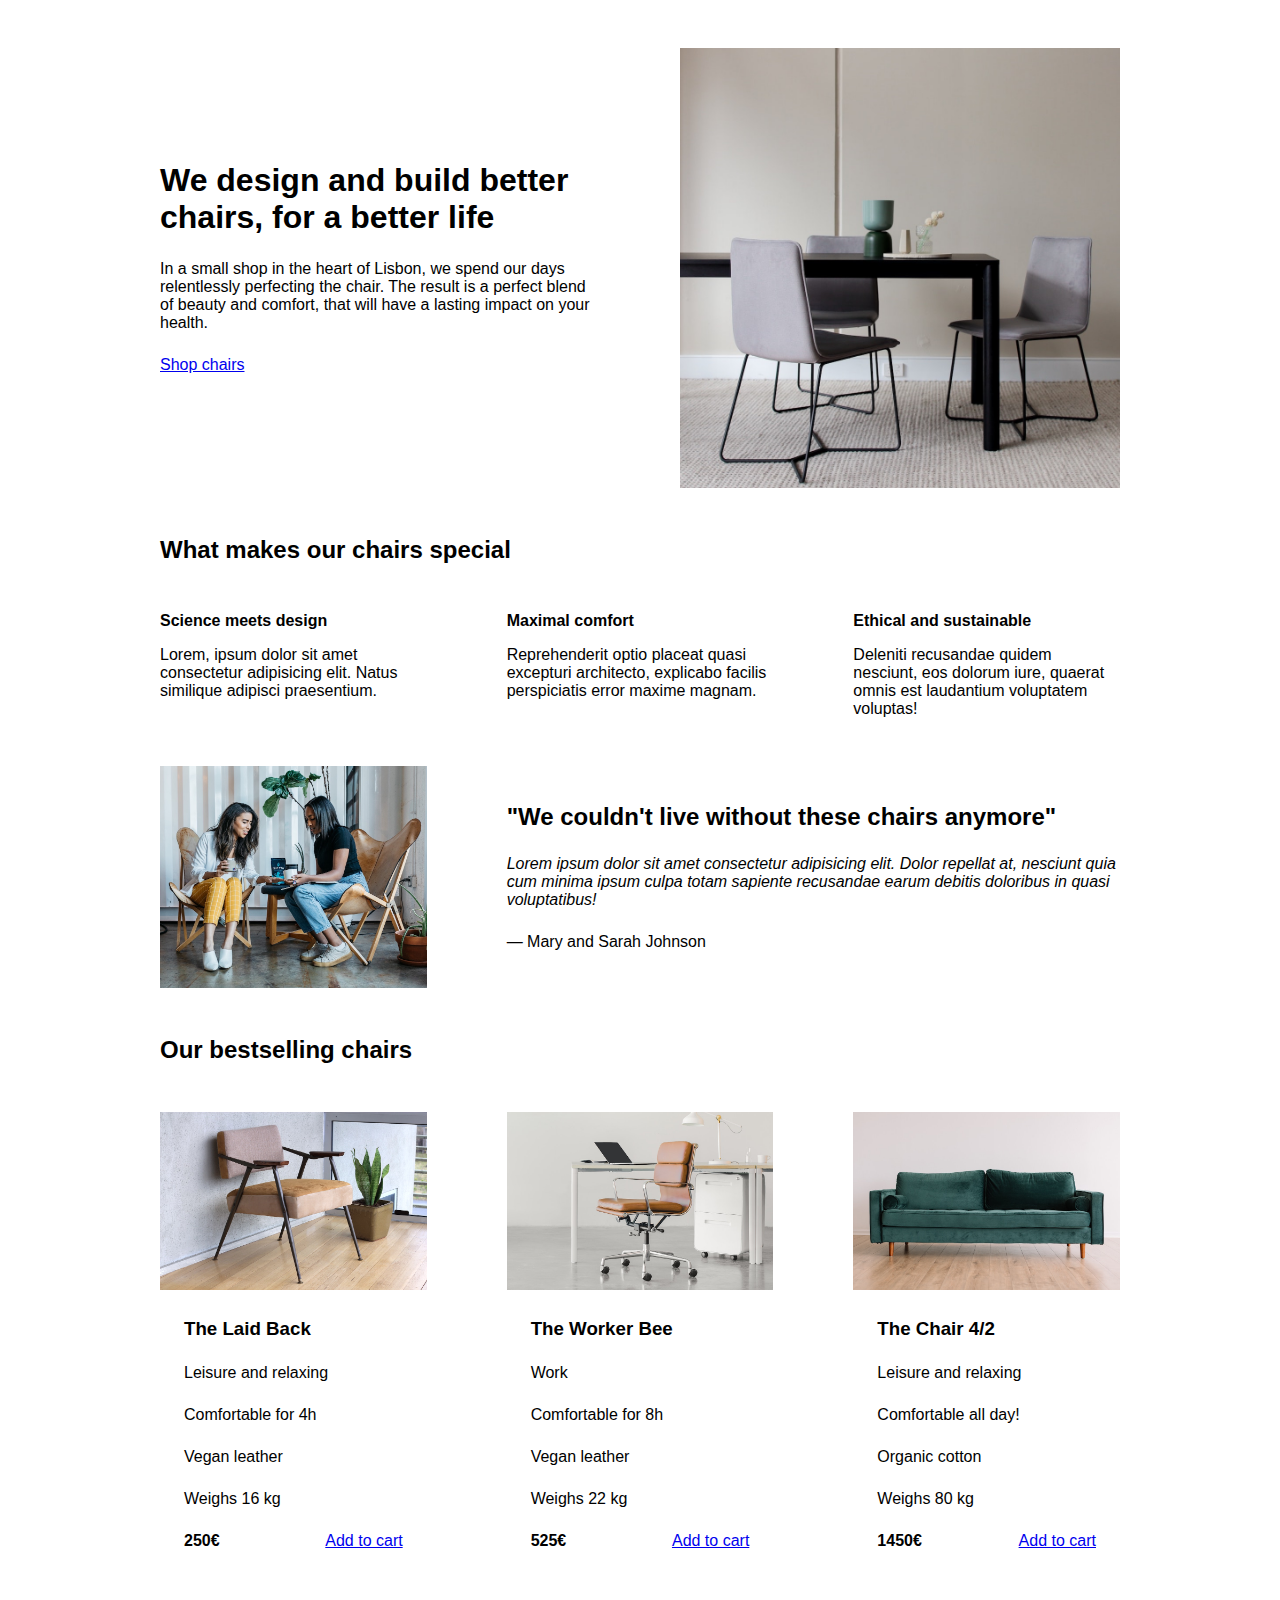
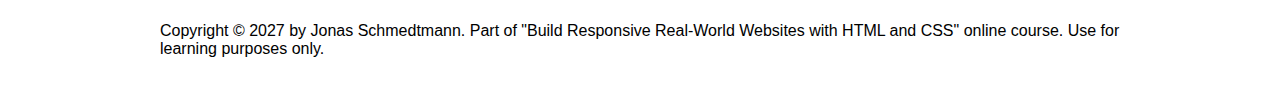
==== chair-shop/index.html @ 02fb93eb "Created basic folder structure, added images and icons, created index.html and layout" ====
<!DOCTYPE html>
<html lang="en">
  <head>
    <meta charset="UTF-8" />
    <meta http-equiv="X-UA-Compatible" content="IE=edge" />
    <meta name="viewport" content="width=device-width, initial-scale=1.0" />

    <link rel="stylesheet" href="style.css" />
    <title>Lisbon Chair Shop</title>
  </head>
  <body>
    <div class="container">
      <header>
        <div class="header-text-box">
          <h1>We design and build better chairs, for a better life</h1>
          <p class="header-text">
            In a small shop in the heart of Lisbon, we spend our days
            relentlessly perfecting the chair. The result is a perfect blend of
            beauty and comfort, that will have a lasting impact on your health.
          </p>
          <a class="btn btn--big" href="#">Shop chairs</a>
        </div>
        <img src="hero.jpg" alt="Photo" />
      </header>

      <section>
        <h2>What makes our chairs special</h2>
        <div class="grid-3-cols">
          <div>
            <p class="features-title"><strong>Science meets design</strong></p>
            <p class="features-text">
              Lorem, ipsum dolor sit amet consectetur adipisicing elit. Natus
              similique adipisci praesentium.
            </p>
          </div>

          <div>
            <p class="features-title">
              <strong>Maximal comfort</strong>
            </p>
            <p class="features-text">
              Reprehenderit optio placeat quasi excepturi architecto, explicabo
              facilis perspiciatis error maxime magnam.
            </p>
          </div>

          <div>
            <p class="features-title">
              <strong>Ethical and sustainable</strong>
            </p>
            <p class="features-text">
              Deleniti recusandae quidem nesciunt, eos dolorum iure, quaerat
              omnis est laudantium voluptatem voluptas!
            </p>
          </div>
        </div>
      </section>

      <section class="testimonial-section">
        <div class="grid-3-cols">
          <img src="customers.jpg" alt="People sitting on chairs" />
          <div class="testimonial-box">
            <h2>"We couldn't live without these chairs anymore"</h2>
            <blockquote class="testimonial-text">
              Lorem ipsum dolor sit amet consectetur adipisicing elit. Dolor
              repellat at, nesciunt quia cum minima ipsum culpa totam sapiente
              recusandae earum debitis doloribus in quasi voluptatibus!
            </blockquote>
            <p class="testimonial-author">&mdash; Mary and Sarah Johnson</p>
          </div>
        </div>
      </section>

      <section>
        <h2>Our bestselling chairs</h2>
        <div class="grid-3-cols">
          <figure class="chair">
            <img src="chair-1.jpg" alt="Chair" />
            <div class="chair-box">
              <h3>The Laid Back</h3>
              <ul class="chair-details">
                <li>
                  <!-- Span is a generic INLINE text element, it doesn't have any meaning. It's like a div element, but inline -->
                  <span>Leisure and relaxing</span>
                </li>
                <li>
                  <span>Comfortable for 4h</span>
                </li>
                <li>
                  <span>Vegan leather</span>
                </li>
                <li>
                  <span>Weighs 16 kg</span>
                </li>
              </ul>
              <div class="chair-price">
                <strong>250€</strong>
                <a href="#" class="btn btn--small">Add to cart</a>
              </div>
            </div>
          </figure>

          <figure class="chair">
            <img src="chair-2.jpg" alt="Chair" />
            <div class="chair-box">
              <h3>The Worker Bee</h3>
              <ul class="chair-details">
                <li>
                  <span>Work</span>
                </li>
                <li>
                  <span>Comfortable for 8h</span>
                </li>
                <li>
                  <span>Vegan leather</span>
                </li>
                <li>
                  <span>Weighs 22 kg</span>
                </li>
              </ul>
              <div class="chair-price">
                <strong>525€</strong>
                <a href="#" class="btn btn--small">Add to cart</a>
              </div>
            </div>
          </figure>

          <figure class="chair">
            <img src="chair-3.jpg" alt="Chair" />
            <div class="chair-box">
              <h3>The Chair 4/2</h3>
              <ul class="chair-details">
                <li>
                  <span>Leisure and relaxing</span>
                </li>
                <li>
                  <span>Comfortable all day!</span>
                </li>
                <li>
                  <span>Organic cotton</span>
                </li>
                <li>
                  <span>Weighs 80 kg</span>
                </li>
              </ul>
              <div class="chair-price">
                <strong>1450€</strong>
                <a href="#" class="btn btn--small">Add to cart</a>
              </div>
            </div>
          </figure>
        </div>
      </section>

      <footer>
        Copyright &copy; 2027 by Jonas Schmedtmann. Part of "Build Responsive
        Real-World Websites with HTML and CSS" online course. Use for learning
        purposes only.
      </footer>
    </div>
  </body>
</html>
---- chair-shop/style.css ----
/*
SPACING SYSTEM (px)
2 / 4 / 8 / 12 / 16 / 24 / 32 / 48 / 64 / 80 / 96 / 128

FONT SIZE SYSTEM (px)
10 / 12 / 14 / 16 / 18 / 20 / 24 / 30 / 36 / 44 / 52 / 62 / 74 / 86 / 98
*/

* {
  margin: 0;
  padding: 0;
  box-sizing: border-box;
}

/* ------------------------ */
/* GENERAL STYLES */
/* ------------------------ */
body {
  font-family: sans-serif;
}

.container {
  width: 960px;
  margin: 0 auto;
}

header,
section {
  margin-bottom: 48px;
}

h2 {
  margin-bottom: 48px;
}

.grid-3-cols {
  display: grid;
  grid-template-columns: repeat(3, 1fr);
  column-gap: 80px;
}

/* ------------------------ */
/* COMPONENT STYLES */
/* ------------------------ */

/* HEADER */
header {
  display: grid;
  grid-template-columns: repeat(2, 1fr);
  column-gap: 80px;
  margin-top: 48px;
}

.header-text-box {
  align-self: center;
}

h1 {
  margin-bottom: 24px;
}

.header-text {
  margin-bottom: 24px;
}

img {
  width: 100%;
}

/* FEATURES */
.features-icon {
}

.features-title {
  margin-bottom: 16px;
}

.features-text {
}

/* TESTIMONIAL */
.testimonial-section {
}

.testimonial-box {
  grid-column: 2 / -1;
  align-self: center;
}

.testimonial-box h2 {
  margin-bottom: 24px;
}

.testimonial-text {
  font-style: italic;
  margin-bottom: 24px;
}

/* CHAIRS */
.chair-box {
  padding: 24px;
}

h3 {
  margin-bottom: 24px;
}

.chair-details {
  list-style: none;
  margin-bottom: 24px;
}

.chair-details li {
  display: flex;
  align-items: center;
  gap: 12px;
  margin-bottom: 24px;
}

.chair-details li:last-child {
  margin-bottom: 0;
}

.chair-icon {
}

.chair-price {
  display: flex;
  justify-content: space-between;
}

footer {
  margin-bottom: 48px;
}
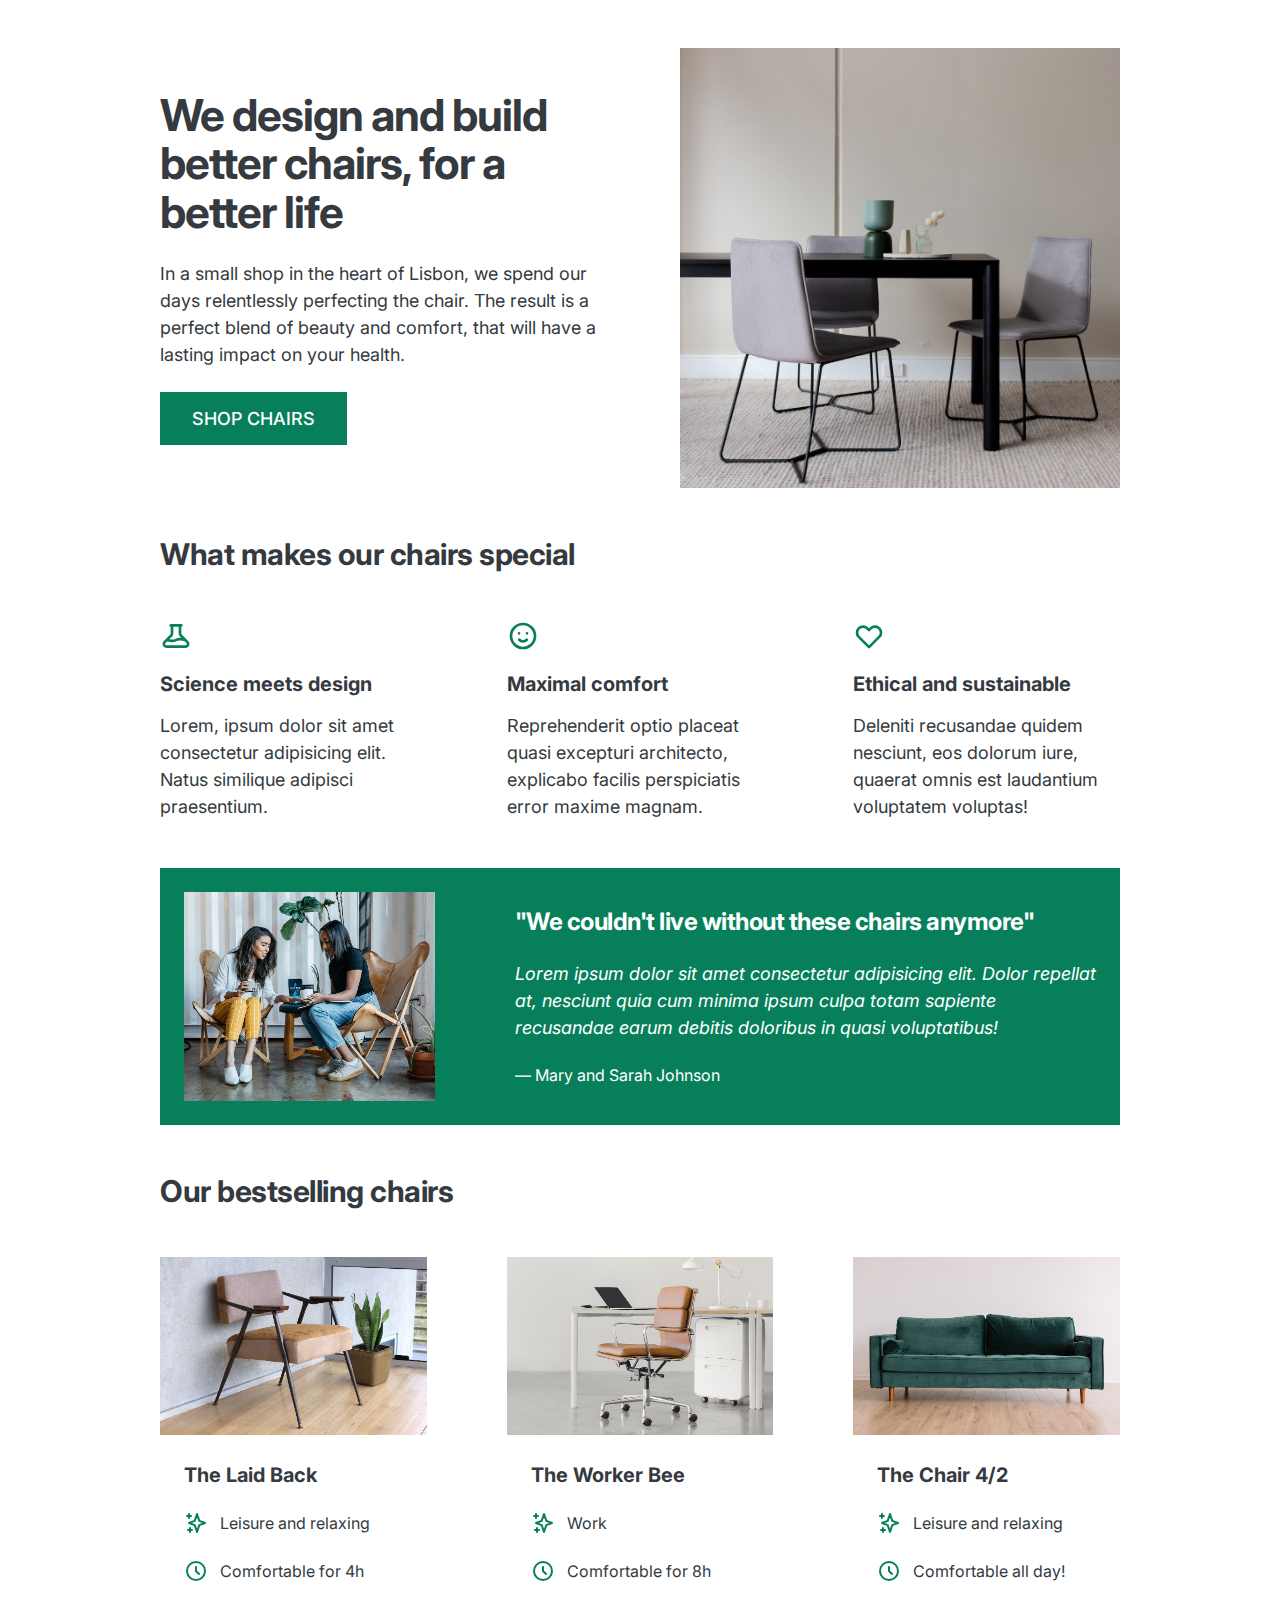
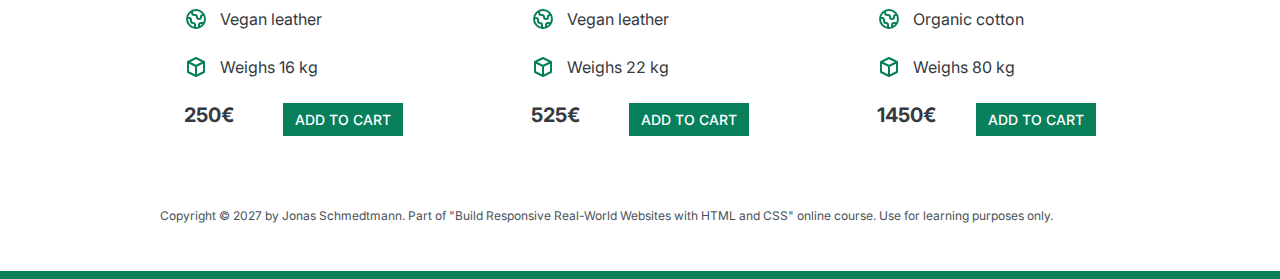
==== commit e969632f: "refactored file structure - added imges folder. Added styling to typography, colors and icons" ====
--- a/chair-shop/index.html
+++ b/chair-shop/index.html
@@ -1,162 +1,252 @@
 <!DOCTYPE html>
 <html lang="en">
-  <head>
-    <meta charset="UTF-8" />
-    <meta http-equiv="X-UA-Compatible" content="IE=edge" />
-    <meta name="viewport" content="width=device-width, initial-scale=1.0" />
-
-    <link rel="stylesheet" href="style.css" />
-    <title>Lisbon Chair Shop</title>
-  </head>
-  <body>
-    <div class="container">
-      <header>
-        <div class="header-text-box">
-          <h1>We design and build better chairs, for a better life</h1>
-          <p class="header-text">
-            In a small shop in the heart of Lisbon, we spend our days
-            relentlessly perfecting the chair. The result is a perfect blend of
-            beauty and comfort, that will have a lasting impact on your health.
-          </p>
-          <a class="btn btn--big" href="#">Shop chairs</a>
-        </div>
-        <img src="hero.jpg" alt="Photo" />
-      </header>
-
-      <section>
-        <h2>What makes our chairs special</h2>
-        <div class="grid-3-cols">
-          <div>
-            <p class="features-title"><strong>Science meets design</strong></p>
-            <p class="features-text">
-              Lorem, ipsum dolor sit amet consectetur adipisicing elit. Natus
-              similique adipisci praesentium.
-            </p>
-          </div>
-
-          <div>
-            <p class="features-title">
-              <strong>Maximal comfort</strong>
-            </p>
-            <p class="features-text">
-              Reprehenderit optio placeat quasi excepturi architecto, explicabo
-              facilis perspiciatis error maxime magnam.
-            </p>
-          </div>
-
-          <div>
-            <p class="features-title">
-              <strong>Ethical and sustainable</strong>
-            </p>
-            <p class="features-text">
-              Deleniti recusandae quidem nesciunt, eos dolorum iure, quaerat
-              omnis est laudantium voluptatem voluptas!
-            </p>
-          </div>
-        </div>
-      </section>
-
-      <section class="testimonial-section">
-        <div class="grid-3-cols">
-          <img src="customers.jpg" alt="People sitting on chairs" />
-          <div class="testimonial-box">
-            <h2>"We couldn't live without these chairs anymore"</h2>
-            <blockquote class="testimonial-text">
-              Lorem ipsum dolor sit amet consectetur adipisicing elit. Dolor
-              repellat at, nesciunt quia cum minima ipsum culpa totam sapiente
-              recusandae earum debitis doloribus in quasi voluptatibus!
-            </blockquote>
-            <p class="testimonial-author">&mdash; Mary and Sarah Johnson</p>
-          </div>
-        </div>
-      </section>
-
-      <section>
-        <h2>Our bestselling chairs</h2>
-        <div class="grid-3-cols">
-          <figure class="chair">
-            <img src="chair-1.jpg" alt="Chair" />
-            <div class="chair-box">
-              <h3>The Laid Back</h3>
-              <ul class="chair-details">
-                <li>
-                  <!-- Span is a generic INLINE text element, it doesn't have any meaning. It's like a div element, but inline -->
-                  <span>Leisure and relaxing</span>
-                </li>
-                <li>
-                  <span>Comfortable for 4h</span>
-                </li>
-                <li>
-                  <span>Vegan leather</span>
-                </li>
-                <li>
-                  <span>Weighs 16 kg</span>
-                </li>
-              </ul>
-              <div class="chair-price">
-                <strong>250€</strong>
-                <a href="#" class="btn btn--small">Add to cart</a>
-              </div>
-            </div>
-          </figure>
-
-          <figure class="chair">
-            <img src="chair-2.jpg" alt="Chair" />
-            <div class="chair-box">
-              <h3>The Worker Bee</h3>
-              <ul class="chair-details">
-                <li>
-                  <span>Work</span>
-                </li>
-                <li>
-                  <span>Comfortable for 8h</span>
-                </li>
-                <li>
-                  <span>Vegan leather</span>
-                </li>
-                <li>
-                  <span>Weighs 22 kg</span>
-                </li>
-              </ul>
-              <div class="chair-price">
-                <strong>525€</strong>
-                <a href="#" class="btn btn--small">Add to cart</a>
-              </div>
-            </div>
-          </figure>
-
-          <figure class="chair">
-            <img src="chair-3.jpg" alt="Chair" />
-            <div class="chair-box">
-              <h3>The Chair 4/2</h3>
-              <ul class="chair-details">
-                <li>
-                  <span>Leisure and relaxing</span>
-                </li>
-                <li>
-                  <span>Comfortable all day!</span>
-                </li>
-                <li>
-                  <span>Organic cotton</span>
-                </li>
-                <li>
-                  <span>Weighs 80 kg</span>
-                </li>
-              </ul>
-              <div class="chair-price">
-                <strong>1450€</strong>
-                <a href="#" class="btn btn--small">Add to cart</a>
-              </div>
-            </div>
-          </figure>
-        </div>
-      </section>
-
-      <footer>
-        Copyright &copy; 2027 by Jonas Schmedtmann. Part of "Build Responsive
-        Real-World Websites with HTML and CSS" online course. Use for learning
-        purposes only.
-      </footer>
-    </div>
-  </body>
+<head>
+	<meta charset="UTF-8"/>
+	<meta content="IE=edge" http-equiv="X-UA-Compatible"/>
+	<meta content="width=device-width, initial-scale=1.0" name="viewport"/>
+	
+	<link href="https://fonts.googleapis.com" rel="preconnect">
+	<link crossorigin href="https://fonts.gstatic.com" rel="preconnect">
+	<link href="https://fonts.googleapis.com/css2?family=Inter:wght@400;500;700&display=swap" rel="stylesheet">
+	<link href="style.css" rel="stylesheet"/>
+	<title>Lisbon Chair Shop</title>
+</head>
+<body>
+<div class="container">
+	<header>
+		<div class="header-text-box">
+			<h1>We design and build better chairs, for a better life</h1>
+			<p class="header-text">
+				In a small shop in the heart of Lisbon, we spend our days
+				relentlessly perfecting the chair. The result is a perfect blend of
+				beauty and comfort, that will have a lasting impact on your health.
+			</p>
+			<a class="btn btn--big" href="#">Shop chairs</a>
+		</div>
+		<img alt="Photo" src="images/hero.jpg"/>
+	</header>
+	
+	<section>
+		<h2>What makes our chairs special</h2>
+		<div class="grid-3-cols">
+			<div>
+				<svg class="features-icon" fill="none" stroke="currentColor" stroke-width="2"
+				     viewBox="0 0 24 24" xmlns="http://www.w3.org/2000/svg">
+					<path d="M19.428 15.428a2 2 0 00-1.022-.547l-2.387-.477a6 6 0 00-3.86.517l-.318.158a6 6 0 01-3.86.517L6.05 15.21a2 2 0 00-1.806.547M8 4h8l-1 1v5.172a2 2 0 00.586 1.414l5 5c1.26 1.26.367 3.414-1.415 3.414H4.828c-1.782 0-2.674-2.154-1.414-3.414l5-5A2 2 0 009 10.172V5L8 4z"
+					      stroke-linecap="round"
+					      stroke-linejoin="round"/>
+				</svg>
+				<p class="features-title"><strong>Science meets design</strong></p>
+				<p class="features-text">
+					Lorem, ipsum dolor sit amet consectetur adipisicing elit. Natus
+					similique adipisci praesentium.
+				</p>
+			</div>
+			
+			<div>
+				<svg class="features-icon" fill="none" stroke="currentColor" stroke-width="2"
+				     viewBox="0 0 24 24" xmlns="http://www.w3.org/2000/svg">
+					<path d="M14.828 14.828a4 4 0 01-5.656 0M9 10h.01M15 10h.01M21 12a9 9 0 11-18 0 9 9 0 0118 0z"
+					      stroke-linecap="round"
+					      stroke-linejoin="round"/>
+				</svg>
+				<p class="features-title">
+					<strong>Maximal comfort</strong>
+				</p>
+				<p class="features-text">
+					Reprehenderit optio placeat quasi excepturi architecto, explicabo
+					facilis perspiciatis error maxime magnam.
+				</p>
+			</div>
+			
+			<div>
+				<svg class="features-icon" fill="none" stroke="currentColor" stroke-width="2"
+				     viewBox="0 0 24 24" xmlns="http://www.w3.org/2000/svg">
+					<path d="M4.318 6.318a4.5 4.5 0 000 6.364L12 20.364l7.682-7.682a4.5 4.5 0 00-6.364-6.364L12 7.636l-1.318-1.318a4.5 4.5 0 00-6.364 0z"
+					      stroke-linecap="round"
+					      stroke-linejoin="round"/>
+				</svg>
+				<p class="features-title">
+					<strong>Ethical and sustainable</strong>
+				</p>
+				<p class="features-text">
+					Deleniti recusandae quidem nesciunt, eos dolorum iure, quaerat
+					omnis est laudantium voluptatem voluptas!
+				</p>
+			</div>
+		</div>
+	</section>
+	
+	<section class="testimonial-section">
+		<div class="grid-3-cols">
+			<img alt="People sitting on chairs" src="images/customers.jpg"/>
+			<div class="testimonial-box">
+				<h2>"We couldn't live without these chairs anymore"</h2>
+				<blockquote class="testimonial-text">
+					Lorem ipsum dolor sit amet consectetur adipisicing elit. Dolor
+					repellat at, nesciunt quia cum minima ipsum culpa totam sapiente
+					recusandae earum debitis doloribus in quasi voluptatibus!
+				</blockquote>
+				<p class="testimonial-author">&mdash; Mary and Sarah Johnson</p>
+			</div>
+		</div>
+	</section>
+	
+	<section>
+		<h2>Our bestselling chairs</h2>
+		<div class="grid-3-cols">
+			<figure class="chair">
+				<img alt="Chair" src="images/chair-1.jpg"/>
+				<div class="chair-box">
+					<h3>The Laid Back</h3>
+					<ul class="chair-details">
+						<li>
+							<svg class="chair-icon" fill="none" stroke="currentColor" stroke-width="2"
+							     viewBox="0 0 24 24" xmlns="http://www.w3.org/2000/svg">
+								<path d="M5 3v4M3 5h4M6 17v4m-2-2h4m5-16l2.286 6.857L21 12l-5.714 2.143L13 21l-2.286-6.857L5 12l5.714-2.143L13 3z"
+								      stroke-linecap="round"
+								      stroke-linejoin="round"/>
+							</svg>
+							<!-- Span is a generic INLINE text element, it doesn't have any meaning. It's like a div element, but inline -->
+							<span>Leisure and relaxing</span>
+						</li>
+						<li>
+							<svg class="chair-icon" fill="none" stroke="currentColor" stroke-width="2"
+							     viewBox="0 0 24 24" xmlns="http://www.w3.org/2000/svg">
+								<path d="M12 8v4l3 3m6-3a9 9 0 11-18 0 9 9 0 0118 0z" stroke-linecap="round"
+								      stroke-linejoin="round"/>
+							</svg>
+							<span>Comfortable for 4h</span>
+						</li>
+						<li>
+							<svg class="chair-icon" fill="none" stroke="currentColor" stroke-width="2"
+							     viewBox="0 0 24 24" xmlns="http://www.w3.org/2000/svg">
+								<path d="M3.055 11H5a2 2 0 012 2v1a2 2 0 002 2 2 2 0 012 2v2.945M8 3.935V5.5A2.5 2.5 0 0010.5 8h.5a2 2 0 012 2 2 2 0 104 0 2 2 0 012-2h1.064M15 20.488V18a2 2 0 012-2h3.064M21 12a9 9 0 11-18 0 9 9 0 0118 0z"
+								      stroke-linecap="round"
+								      stroke-linejoin="round"/>
+							</svg>
+							<span>Vegan leather</span>
+						</li>
+						<li>
+							<svg class="chair-icon" fill="none" stroke="currentColor" stroke-width="2"
+							     viewBox="0 0 24 24" xmlns="http://www.w3.org/2000/svg">
+								<path d="M20 7l-8-4-8 4m16 0l-8 4m8-4v10l-8 4m0-10L4 7m8 4v10M4 7v10l8 4"
+								      stroke-linecap="round"
+								      stroke-linejoin="round"/>
+							</svg>
+							<span>Weighs 16 kg</span>
+						</li>
+					</ul>
+					<div class="chair-price">
+						<strong>250€</strong>
+						<a class="btn btn--small" href="#">Add to cart</a>
+					</div>
+				</div>
+			</figure>
+			
+			<figure class="chair">
+				<img alt="Chair" src="images/chair-2.jpg"/>
+				<div class="chair-box">
+					<h3>The Worker Bee</h3>
+					<ul class="chair-details">
+						<li>
+							<svg class="chair-icon" fill="none" stroke="currentColor" stroke-width="2"
+							     viewBox="0 0 24 24" xmlns="http://www.w3.org/2000/svg">
+								<path d="M5 3v4M3 5h4M6 17v4m-2-2h4m5-16l2.286 6.857L21 12l-5.714 2.143L13 21l-2.286-6.857L5 12l5.714-2.143L13 3z"
+								      stroke-linecap="round"
+								      stroke-linejoin="round"/>
+							</svg>
+							<span>Work</span>
+						</li>
+						<li>
+							<svg class="chair-icon" fill="none" stroke="currentColor" stroke-width="2"
+							     viewBox="0 0 24 24" xmlns="http://www.w3.org/2000/svg">
+								<path d="M12 8v4l3 3m6-3a9 9 0 11-18 0 9 9 0 0118 0z" stroke-linecap="round"
+								      stroke-linejoin="round"/>
+							</svg>
+							<span>Comfortable for 8h</span>
+						</li>
+						<li>
+							<svg class="chair-icon" fill="none" stroke="currentColor" stroke-width="2"
+							     viewBox="0 0 24 24" xmlns="http://www.w3.org/2000/svg">
+								<path d="M3.055 11H5a2 2 0 012 2v1a2 2 0 002 2 2 2 0 012 2v2.945M8 3.935V5.5A2.5 2.5 0 0010.5 8h.5a2 2 0 012 2 2 2 0 104 0 2 2 0 012-2h1.064M15 20.488V18a2 2 0 012-2h3.064M21 12a9 9 0 11-18 0 9 9 0 0118 0z"
+								      stroke-linecap="round"
+								      stroke-linejoin="round"/>
+							</svg>
+							<span>Vegan leather</span>
+						</li>
+						<li>
+							<svg class="chair-icon" fill="none" stroke="currentColor" stroke-width="2"
+							     viewBox="0 0 24 24" xmlns="http://www.w3.org/2000/svg">
+								<path d="M20 7l-8-4-8 4m16 0l-8 4m8-4v10l-8 4m0-10L4 7m8 4v10M4 7v10l8 4"
+								      stroke-linecap="round"
+								      stroke-linejoin="round"/>
+							</svg>
+							<span>Weighs 22 kg</span>
+						</li>
+					</ul>
+					<div class="chair-price">
+						<strong>525€</strong>
+						<a class="btn btn--small" href="#">Add to cart</a>
+					</div>
+				</div>
+			</figure>
+			
+			<figure class="chair">
+				<img alt="Chair" src="images/chair-3.jpg"/>
+				<div class="chair-box">
+					<h3>The Chair 4/2</h3>
+					<ul class="chair-details">
+						<li>
+							<svg class="chair-icon" fill="none" stroke="currentColor" stroke-width="2"
+							     viewBox="0 0 24 24" xmlns="http://www.w3.org/2000/svg">
+								<path d="M5 3v4M3 5h4M6 17v4m-2-2h4m5-16l2.286 6.857L21 12l-5.714 2.143L13 21l-2.286-6.857L5 12l5.714-2.143L13 3z"
+								      stroke-linecap="round"
+								      stroke-linejoin="round"/>
+							</svg>
+							<span>Leisure and relaxing</span>
+						</li>
+						<li>
+							<svg class="chair-icon" fill="none" stroke="currentColor" stroke-width="2"
+							     viewBox="0 0 24 24" xmlns="http://www.w3.org/2000/svg">
+								<path d="M12 8v4l3 3m6-3a9 9 0 11-18 0 9 9 0 0118 0z" stroke-linecap="round"
+								      stroke-linejoin="round"/>
+							</svg>
+							<span>Comfortable all day!</span>
+						</li>
+						<li>
+							<svg class="chair-icon" fill="none" stroke="currentColor" stroke-width="2"
+							     viewBox="0 0 24 24" xmlns="http://www.w3.org/2000/svg">
+								<path d="M3.055 11H5a2 2 0 012 2v1a2 2 0 002 2 2 2 0 012 2v2.945M8 3.935V5.5A2.5 2.5 0 0010.5 8h.5a2 2 0 012 2 2 2 0 104 0 2 2 0 012-2h1.064M15 20.488V18a2 2 0 012-2h3.064M21 12a9 9 0 11-18 0 9 9 0 0118 0z"
+								      stroke-linecap="round"
+								      stroke-linejoin="round"/>
+							</svg>
+							<span>Organic cotton</span>
+						</li>
+						<li>
+							<svg class="chair-icon" fill="none" stroke="currentColor" stroke-width="2"
+							     viewBox="0 0 24 24" xmlns="http://www.w3.org/2000/svg">
+								<path d="M20 7l-8-4-8 4m16 0l-8 4m8-4v10l-8 4m0-10L4 7m8 4v10M4 7v10l8 4"
+								      stroke-linecap="round"
+								      stroke-linejoin="round"/>
+							</svg>
+							<span>Weighs 80 kg</span>
+						</li>
+					</ul>
+					<div class="chair-price">
+						<strong>1450€</strong>
+						<a class="btn btn--small" href="#">Add to cart</a>
+					</div>
+				</div>
+			</figure>
+		</div>
+	</section>
+	
+	<footer>
+		Copyright &copy; 2027 by Jonas Schmedtmann. Part of "Build Responsive
+		Real-World Websites with HTML and CSS" online course. Use for learning
+		purposes only.
+	</footer>
+</div>
+</body>
 </html>
--- a/chair-shop/style.css
+++ b/chair-shop/style.css
@@ -6,37 +6,76 @@
 10 / 12 / 14 / 16 / 18 / 20 / 24 / 30 / 36 / 44 / 52 / 62 / 74 / 86 / 98
 */
 
+/*
+MAIN COLOR: #087f5b
+GREY COLOr: #343a40
+*/
+
 * {
-  margin: 0;
-  padding: 0;
-  box-sizing: border-box;
+    margin: 0;
+    padding: 0;
+    box-sizing: border-box;
+
+    --grey-color: #343a40;
+    --grey-color-light: #495057;
+    --main-color: #087f5b;
+    --main-color-lighter: #099268;
 }
 
 /* ------------------------ */
 /* GENERAL STYLES */
 /* ------------------------ */
 body {
-  font-family: sans-serif;
+    font-family: "Inter", sans-serif;
+    color: var(--grey-color);
+    border-bottom: 8px solid var(--main-color);
 }
 
 .container {
-  width: 960px;
-  margin: 0 auto;
+    width: 960px;
+    margin: 0 auto;
 }
 
 header,
 section {
-  margin-bottom: 48px;
+    margin-bottom: 48px;
 }
 
 h2 {
-  margin-bottom: 48px;
+    margin-bottom: 48px;
+    font-size: 30px;
+    letter-spacing: -0.5px;
 }
 
 .grid-3-cols {
-  display: grid;
-  grid-template-columns: repeat(3, 1fr);
-  column-gap: 80px;
+    display: grid;
+    grid-template-columns: repeat(3, 1fr);
+    column-gap: 80px;
+}
+
+.btn:link,
+.btn:visited {
+    background-color: var(--main-color);
+    color: #fff;
+    text-decoration: none;
+    text-transform: uppercase;
+    display: inline-block;
+    font-weight: 500;
+}
+
+.btn:hover,
+.btn:active {
+    background-color: var(--main-color-lighter);
+}
+
+.btn--big {
+    font-size: 18px;
+    padding: 16px 32px;
+}
+
+.btn--small {
+    font-size: 14px;
+    padding: 8px 12px;
 }
 
 /* ------------------------ */
@@ -45,90 +84,114 @@
 
 /* HEADER */
 header {
-  display: grid;
-  grid-template-columns: repeat(2, 1fr);
-  column-gap: 80px;
-  margin-top: 48px;
+    display: grid;
+    grid-template-columns: repeat(2, 1fr);
+    column-gap: 80px;
+    margin-top: 48px;
 }
 
 .header-text-box {
-  align-self: center;
+    align-self: center;
 }
 
 h1 {
-  margin-bottom: 24px;
+    margin-bottom: 24px;
+    font-size: 44px;
+    line-height: 1.1;
+    letter-spacing: -1px;
 }
 
 .header-text {
-  margin-bottom: 24px;
+    margin-bottom: 24px;
+    font-size: 18px;
+    line-height: 1.5;
 }
 
 img {
-  width: 100%;
+    width: 100%;
 }
 
 /* FEATURES */
 .features-icon {
+    stroke: var(--main-color);
+    width: 32px;
+    height: 32px;
+    margin-bottom: 16px;
 }
 
 .features-title {
-  margin-bottom: 16px;
+    margin-bottom: 16px;
+    font-size: 20px;
 }
 
 .features-text {
+    font-size: 18px;
+    line-height: 1.5;
 }
 
 /* TESTIMONIAL */
 .testimonial-section {
+    background-color: var(--main-color);
+    color: #ffffff;
+    padding: 24px;
 }
 
 .testimonial-box {
-  grid-column: 2 / -1;
-  align-self: center;
+    grid-column: 2 / -1;
+    align-self: center;
 }
 
 .testimonial-box h2 {
-  margin-bottom: 24px;
+    margin-bottom: 24px;
+    font-size: 24px;
 }
 
 .testimonial-text {
-  font-style: italic;
-  margin-bottom: 24px;
+    font-style: italic;
+    margin-bottom: 24px;
+    font-size: 18px;
+    line-height: 1.5;
 }
 
 /* CHAIRS */
 .chair-box {
-  padding: 24px;
+    padding: 24px;
 }
 
 h3 {
-  margin-bottom: 24px;
+    margin-bottom: 24px;
+    font-size: 20px;
 }
 
 .chair-details {
-  list-style: none;
-  margin-bottom: 24px;
+    list-style: none;
+    margin-bottom: 24px;
 }
 
 .chair-details li {
-  display: flex;
-  align-items: center;
-  gap: 12px;
-  margin-bottom: 24px;
+    display: flex;
+    align-items: center;
+    gap: 12px;
+    margin-bottom: 24px;
 }
 
 .chair-details li:last-child {
-  margin-bottom: 0;
+    margin-bottom: 0;
 }
 
 .chair-icon {
+    stroke: var(--main-color);
+    width: 24px;
 }
 
 .chair-price {
-  display: flex;
-  justify-content: space-between;
+    display: flex;
+    justify-content: space-between;
+    font-size: 20px;
 }
 
 footer {
-  margin-bottom: 48px;
+    margin-bottom: 48px;
+    font-size: 12px;
+    color: #495057;
 }
